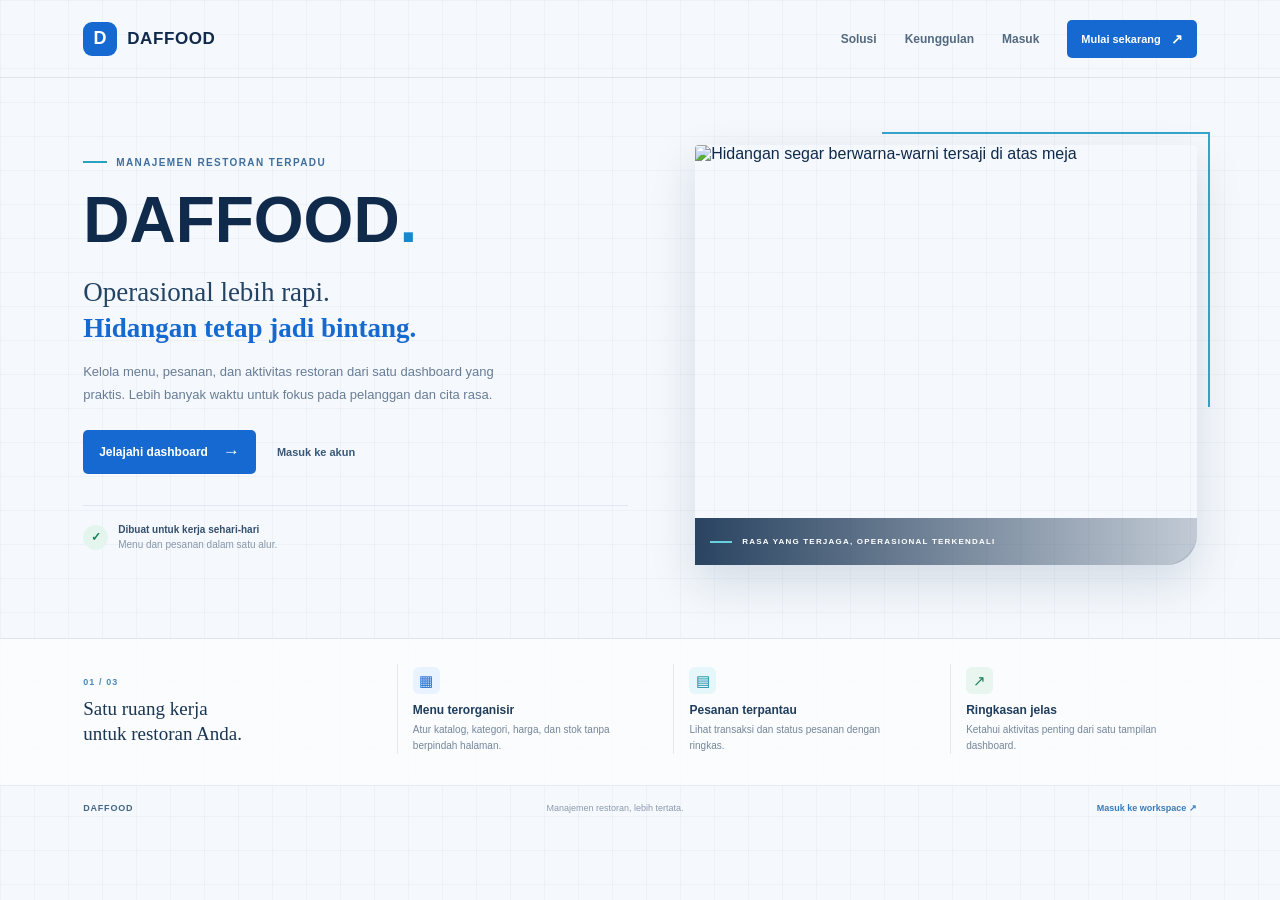
==== index.html @ 905573ef "Menambahkan file proyek DAFFOOD Management System - Tugas BAB 2" ====
<!DOCTYPE html>
<html lang="id">
<head>
    <meta charset="UTF-8">
    <meta name="viewport" content="width=device-width, initial-scale=1.0">
    <title>DAFFOOD - Modern Food & Management System</title>
    <link rel="stylesheet" href="css/style.css">
</head>
<body class="home-page">
    <header class="home-header">
        <a class="home-brand" href="index.html" aria-label="DAFFOOD beranda"><span class="home-brand-mark">D</span>DAFFOOD</a>
        <nav class="home-nav" aria-label="Navigasi utama">
            <a class="home-nav-link" href="#solusi">Solusi</a>
            <a class="home-nav-link" href="#keunggulan">Keunggulan</a>
            <a class="home-login" href="login.html">Masuk</a>
            <a class="home-register" href="register.html">Mulai sekarang <span aria-hidden="true">↗</span></a>
        </nav>
    </header>

    <main>
        <section class="home-hero" id="solusi">
            <div class="home-hero-copy">
                <p class="home-kicker"><span></span> MANAJEMEN RESTORAN TERPADU</p>
                <h1>DAFFOOD<span>.</span></h1>
                <p class="home-subtitle">Operasional lebih rapi.<br><strong>Hidangan tetap jadi bintang.</strong></p>
                <p class="home-description">Kelola menu, pesanan, dan aktivitas restoran dari satu dashboard yang praktis. Lebih banyak waktu untuk fokus pada pelanggan dan cita rasa.</p>
                <div class="home-actions">
                    <a href="register.html" class="home-cta">Jelajahi dashboard <span aria-hidden="true">→</span></a>
                    <a href="login.html" class="home-secondary">Masuk ke akun</a>
                </div>
                <div class="home-proof"><div class="proof-mark" aria-hidden="true">✓</div><p><strong>Dibuat untuk kerja sehari-hari</strong><span>Menu dan pesanan dalam satu alur.</span></p></div>
            </div>
            <div class="home-hero-visual">
                <img src="https://images.unsplash.com/photo-1546069901-ba9599a7e63c?auto=format&amp;fit=crop&amp;w=1300&amp;q=85" alt="Hidangan segar berwarna-warni tersaji di atas meja" fetchpriority="high">
                <div class="visual-caption"><span class="caption-rule"></span><span>RASA YANG TERJAGA, OPERASIONAL TERKENDALI</span></div>
            </div>
        </section>

        <section class="home-benefits" id="keunggulan" aria-label="Fokus pengelolaan DAFFOOD">
            <div class="benefit-intro"><span class="benefit-index">01 / 03</span><h2>Satu ruang kerja<br>untuk restoran Anda.</h2></div>
            <article class="benefit-item"><span class="benefit-symbol">▦</span><h3>Menu terorganisir</h3><p>Atur katalog, kategori, harga, dan stok tanpa berpindah halaman.</p></article>
            <article class="benefit-item"><span class="benefit-symbol benefit-symbol-cyan">▤</span><h3>Pesanan terpantau</h3><p>Lihat transaksi dan status pesanan dengan ringkas.</p></article>
            <article class="benefit-item"><span class="benefit-symbol benefit-symbol-green">↗</span><h3>Ringkasan jelas</h3><p>Ketahui aktivitas penting dari satu tampilan dashboard.</p></article>
        </section>
    </main>
    <footer class="home-footer"><span>DAFFOOD</span><span>Manajemen restoran, lebih tertata.</span><a href="login.html">Masuk ke workspace ↗</a></footer>
</body>
</html>
---- css/style.css ----
/* ================= INDEX / LANDING PAGE STYLES ================= */
.navbar {
    display: flex;
    justify-content: space-between;
    align-items: center;
    padding: 20px 40px;
    background-color: var(--white);
    box-shadow: 0 2px 4px rgba(0, 0, 0, 0.05);
}

.navbar-brand {
    font-size: 24px;
    font-weight: bold;
    color: var(--primary-color);
    letter-spacing: 1px;
}

.navbar-nav {
    display: flex;
    gap: 15px;
    align-items: center;
}

.btn-outline {
    padding: 8px 20px;
    border: 2px solid var(--primary-color);
    color: var(--primary-color);
    border-radius: 4px;
    text-decoration: none;
    font-weight: 600;
    font-size: 14px;
    transition: all 0.3s ease;
}

.btn-outline:hover {
    background-color: var(--primary-color);
    color: var(--white);
}

.btn-fill {
    padding: 8px 20px;
    background-color: var(--primary-color);
    color: var(--white);
    border: 2px solid var(--primary-color);
    border-radius: 4px;
    text-decoration: none;
    font-weight: 600;
    font-size: 14px;
    transition: all 0.3s ease;
}

.btn-fill:hover {
    background-color: var(--primary-hover);
    border-color: var(--primary-hover);
}

.hero-section {
    display: flex;
    align-items: center;
    justify-content: space-between;
    padding: 60px 40px;
    max-width: 1200px;
    margin: 0 auto;
    min-height: calc(100vh - 80px);
}

.hero-text {
    flex: 1;
    padding-right: 40px;
}

.hero-title {
    font-size: 48px;
    color: var(--text-color);
    margin-bottom: 20px;
    line-height: 1.2;
}

.hero-title span {
    color: var(--primary-color);
}

.hero-desc {
    font-size: 16px;
    color: #6b7280;
    margin-bottom: 30px;
    line-height: 1.6;
}

.hero-buttons {
    display: flex;
    gap: 15px;
}

.hero-image {
    flex: 1;
    display: flex;
    justify-content: center;
}

.placeholder-img {
    width: 100%;
    max-width: 450px;
    height: 300px;
    background-color: #e5e7eb; /* Abu-abu konsisten dengan prototipe */
    border-radius: 8px;
}

/* Responsive Index Page */
@media (max-width: 768px) {
    .navbar {
        padding: 15px 20px;
    }

    .hero-section {
        flex-direction: column-reverse;
        padding: 30px 20px;
        text-align: center;
    }

    .hero-text {
        padding-right: 0;
        margin-top: 30px;
    }

    .hero-title {
        font-size: 32px;
    }

    .hero-buttons {
        justify-content: center;
    }

    .placeholder-img {
        height: 200px;
    }
}

/* ================= DAFFOOD DASHBOARD ================= */
.dashboard-page {
    --dash-ink: #142b48;
    --dash-muted: #74849a;
    --dash-blue: #1769d2;
    --dash-blue-dark: #1056b3;
    --dash-line: #e7edf5;
    --dash-surface: #ffffff;
    min-height: 100vh;
    margin: 0;
    color: var(--dash-ink);
    background: #f3f7fc;
    font-family: "Segoe UI", Tahoma, sans-serif;
}

.dashboard-page * { box-sizing: border-box; }
.dashboard-layout { min-height: 100vh; }
.dashboard-page .sidebar {
    position: fixed;
    inset: 0 auto 0 0;
    z-index: 5;
    display: flex;
    width: 248px;
    flex-direction: column;
    padding: 28px 18px 20px;
    color: #dceaff;
    background: #102a4c;
}
.dashboard-page .sidebar-brand {
    display: flex;
    align-items: center;
    gap: 11px;
    margin: 0 9px 48px;
    color: #fff;
    font-size: 16px;
    font-weight: 800;
    letter-spacing: .5px;
    text-decoration: none;
}
.brand-mark {
    display: grid;
    width: 38px;
    height: 38px;
    place-items: center;
    border-radius: 11px;
    color: #fff;
    background: #2685ee;
    font-size: 20px;
}
.sidebar-brand small, .profile-chip small { display: block; margin-top: 4px; color: #91a9c8; font-size: 9px; font-weight: 600; letter-spacing: 1.1px; }
.sidebar-label, .eyebrow { margin: 0; color: #7c91ab; font-size: 10px; font-weight: 800; letter-spacing: 1.35px; }
.sidebar-label { padding: 0 12px 12px; color: #7892b1; }
.sidebar-menu { display: grid; gap: 6px; }
.nav-link {
    display: flex;
    align-items: center;
    gap: 13px;
    min-height: 44px;
    padding: 0 12px;
    border-radius: 7px;
    color: #b5c8df;
    font-size: 13px;
    font-weight: 600;
    text-decoration: none;
    transition: background .18s ease, color .18s ease;
}
.nav-link:hover, .nav-link.active { color: #fff; background: #1b4779; }
.nav-link.active { box-shadow: inset 3px 0 #55a5ff; }
.nav-icon { display: inline-grid; width: 20px; place-items: center; color: #94b7df; font-size: 18px; }
.sidebar-bottom { margin-top: auto; }
.profile-chip { display: flex; align-items: center; gap: 10px; padding: 16px 5px; border-top: 1px solid #294361; color: #f4f8ff; font-size: 12px; }
.profile-avatar { display: grid; width: 34px; height: 34px; place-items: center; border-radius: 50%; color: #164c88; background: #cbe4ff; font-weight: 800; }
.logout-link { display: flex; justify-content: space-between; padding: 12px 7px 0; border-top: 1px solid #294361; color: #aec2db; font-size: 12px; text-decoration: none; }
.logout-link:hover { color: #fff; }
.dashboard-page .main-content { max-width: 1600px; min-height: 100vh; margin-left: 248px; padding: 0 42px 24px; }
.dashboard-view { display: none; }
.dashboard-view.is-active { display: block; }
.topbar { display: flex; min-height: 66px; align-items: center; justify-content: space-between; border-bottom: 1px solid #e5ebf3; color: #73839a; font-size: 12px; }
.breadcrumb span { padding: 0 8px; color: #b4c0d0; }
.topbar-date { display: flex; align-items: center; gap: 8px; }
.status-dot { width: 7px; height: 7px; border-radius: 50%; background: #24b47e; box-shadow: 0 0 0 3px #d8f5e9; }
.page-intro { display: flex; align-items: end; justify-content: space-between; gap: 20px; padding: 34px 0 25px; }
.page-intro .eyebrow, .section-heading .eyebrow, .dialog-heading .eyebrow { margin-bottom: 9px; color: #4582c7; }
.page-intro h1 { margin: 0; color: #142b48; font-size: 27px; font-weight: 750; letter-spacing: 0; }
.intro-copy { margin: 8px 0 0; color: var(--dash-muted); font-size: 13px; }
.primary-button, .secondary-button {
    display: inline-flex;
    min-height: 40px;
    align-items: center;
    justify-content: center;
    gap: 7px;
    padding: 0 15px;
    border: 1px solid transparent;
    border-radius: 6px;
    color: #fff;
    background: var(--dash-blue);
    cursor: pointer;
    font: inherit;
    font-size: 12px;
    font-weight: 700;
    text-decoration: none;
    transition: background .18s ease, transform .18s ease;
    white-space: nowrap;
}
.primary-button:hover { background: var(--dash-blue-dark); transform: translateY(-1px); }
.primary-button span { font-size: 17px; line-height: 1; }
.stats-grid { display: grid; grid-template-columns: repeat(4, minmax(0, 1fr)); gap: 14px; margin-bottom: 27px; }
.stat-card { position: relative; min-height: 132px; padding: 18px; overflow: hidden; border: 1px solid var(--dash-line); border-radius: 8px; background: var(--dash-surface); box-shadow: 0 2px 8px rgba(29, 62, 101, .025); }
.stat-card::after { position: absolute; right: -24px; bottom: -43px; width: 105px; height: 105px; border: 1px solid currentColor; border-radius: 50%; content: ""; opacity: .07; }
.stat-icon { float: right; display: grid; width: 34px; height: 34px; place-items: center; border-radius: 8px; font-size: 17px; }
.stat-card p { margin: 2px 0 10px; color: #657890; font-size: 12px; font-weight: 600; }
.stat-card strong { display: block; color: #1b3453; font-size: 25px; font-weight: 750; }
.stat-card small { display: block; margin-top: 5px; color: #91a0b3; font-size: 10px; }
.stat-blue { color: #2c78d2; }.stat-blue .stat-icon { background: #e9f3ff; }
.stat-cyan { color: #148ba7; }.stat-cyan .stat-icon { background: #e6f8fb; }
.stat-amber { color: #bd7a12; }.stat-amber .stat-icon { background: #fff5df; }
.stat-green { color: #24956d; }.stat-green .stat-icon { background: #e6f7ef; }
.data-section { margin-bottom: 23px; padding: 21px 22px 0; border: 1px solid var(--dash-line); border-radius: 8px; background: #fff; box-shadow: 0 3px 12px rgba(29, 62, 101, .025); scroll-margin-top: 18px; }
.feature-section { margin-top: 0; }
.section-heading { display: flex; align-items: center; justify-content: space-between; gap: 16px; }
.section-heading h2, .dialog-heading h2 { margin: 0; color: #1b3453; font-size: 17px; font-weight: 750; letter-spacing: 0; }
.section-heading > div > p:last-child { margin: 6px 0 0; color: var(--dash-muted); font-size: 11px; }
.table-toolbar { display: flex; align-items: center; justify-content: space-between; gap: 14px; padding: 17px 0 12px; }
.search-box { display: flex; width: min(320px, 100%); height: 36px; align-items: center; gap: 8px; padding: 0 10px; border: 1px solid #e2e9f2; border-radius: 5px; color: #94a5b9; }
.search-box:focus-within { border-color: #77adeb; box-shadow: 0 0 0 3px rgba(39, 125, 218, .09); }
.search-box > span { font-size: 19px; }
.search-box input { width: 100%; border: 0; outline: 0; color: #233b59; background: transparent; font: inherit; font-size: 11px; }
.search-box input::placeholder { color: #9aa9ba; }
.table-count { color: #8594a7; font-size: 10px; white-space: nowrap; }
.table-wrap { width: 100%; overflow-x: auto; }
.dashboard-page table { width: 100%; min-width: 690px; border-collapse: collapse; text-align: left; }
.dashboard-page th { padding: 11px 10px; border-top: 1px solid #edf1f6; border-bottom: 1px solid #edf1f6; color: #8392a5; background: #fbfcfe; font-size: 10px; font-weight: 700; white-space: nowrap; }
.dashboard-page td { height: 53px; padding: 9px 10px; border-bottom: 1px solid #eef2f7; color: #63758c; font-size: 11px; white-space: nowrap; }
.dashboard-page tbody tr:last-child td { border-bottom: 0; }
.dashboard-page tbody tr:hover { background: #fbfdff; }
.dashboard-page .item-name { color: #203854; font-weight: 650; }
.dashboard-page .price-cell { color: #1c3859; font-weight: 650; }
.order-id { color: #3978bd; font-size: 10px; font-weight: 700; }
.badge { display: inline-flex; min-height: 22px; align-items: center; padding: 0 8px; border-radius: 4px; font-size: 9px; font-weight: 700; }
.badge-available, .badge-done { color: #168253; background: #e8f7ef; }
.badge-empty, .badge-pending { color: #a56a0b; background: #fff4df; }
.badge-progress { color: #286bb2; background: #e9f3ff; }
.action-heading { text-align: right; }
.row-actions { display: flex; justify-content: flex-end; gap: 5px; }
.icon-button { display: inline-grid; width: 29px; height: 29px; place-items: center; border: 1px solid #e5ebf2; border-radius: 5px; color: #58718e; background: #fff; cursor: pointer; font: inherit; font-size: 15px; }
.icon-button:hover { border-color: #a9c8eb; color: #1769d2; background: #f4f9ff; }
.icon-button.delete-button:hover { border-color: #f0c5c5; color: #c74444; background: #fff7f7; }
.empty-state { height: 70px !important; color: #8c9aad !important; text-align: center; }
.dashboard-footer { padding: 3px 0 10px; color: #93a1b2; font-size: 10px; }
.dashboard-footer span { padding: 0 5px; color: #4c8ed5; }
.form-dialog { width: min(470px, calc(100vw - 28px)); max-width: none; padding: 0; border: 1px solid #e1e9f3; border-radius: 9px; color: var(--dash-ink); box-shadow: 0 20px 65px rgba(16, 42, 76, .22); }
.form-dialog::backdrop { background: rgba(13, 34, 60, .46); backdrop-filter: blur(2px); }
.form-dialog form { padding: 23px; }
.dialog-heading { display: flex; align-items: center; justify-content: space-between; padding-bottom: 18px; border-bottom: 1px solid #edf1f6; }
.dialog-heading .icon-button { width: 32px; height: 32px; font-size: 21px; }
.dialog-fields { display: grid; gap: 14px; padding: 20px 0; }
.dialog-fields label { display: grid; gap: 7px; color: #425873; font-size: 11px; font-weight: 700; }
.dialog-fields input, .dialog-fields select { width: 100%; min-width: 0; height: 39px; padding: 0 10px; border: 1px solid #dce5ef; border-radius: 5px; outline: none; color: #243b57; background: #fff; font: inherit; font-size: 12px; }
.dialog-fields input:focus, .dialog-fields select:focus { border-color: #6aa4e6; box-shadow: 0 0 0 3px rgba(39, 125, 218, .1); }
.field-row { display: grid; grid-template-columns: 1fr 1fr; gap: 12px; }
.dialog-actions { display: flex; justify-content: flex-end; gap: 8px; padding-top: 16px; border-top: 1px solid #edf1f6; }
.secondary-button { border-color: #dce5ef; color: #52677f; background: #fff; }
.secondary-button:hover { background: #f5f8fc; }
.toast { position: fixed; right: 25px; bottom: 22px; z-index: 10; padding: 12px 17px; border: 1px solid #cce8db; border-radius: 6px; color: #176c4a; background: #f0fbf5; box-shadow: 0 8px 28px rgba(18, 55, 85, .12); font-size: 12px; opacity: 0; pointer-events: none; transform: translateY(8px); transition: opacity .2s ease, transform .2s ease; }
.toast.visible { opacity: 1; transform: translateY(0); }
.toast.toast-error { border-color: #f0cece; color: #a43b3b; background: #fff5f5; }
.insights-grid { display: grid; grid-template-columns: minmax(0, 1.5fr) minmax(260px, .9fr); gap: 14px; margin-bottom: 23px; scroll-margin-top: 18px; }
.insight-panel { min-width: 0; min-height: 226px; padding: 19px 20px 15px; border: 1px solid var(--dash-line); border-radius: 8px; background: #fff; box-shadow: 0 3px 12px rgba(29, 62, 101, .025); }
.report-panel { max-width: 900px; min-height: 330px; padding: 25px; }
.report-panel .sales-chart { height: 190px; gap: 18px; }
.inventory-view-panel { max-width: 780px; min-height: 270px; padding: 25px; }
.inventory-view-panel .stock-alert-list { min-height: 155px; padding-top: 12px; }
.insight-heading { display: flex; align-items: flex-start; justify-content: space-between; gap: 12px; }
.insight-heading .eyebrow { margin-bottom: 7px; color: #4582c7; }
.insight-heading h2 { margin: 0; color: #1b3453; font-size: 16px; font-weight: 750; }
.insight-heading > div > p:last-child { margin: 6px 0 0; color: #8391a3; font-size: 10px; }
.insight-icon { display: grid; width: 31px; height: 31px; flex: 0 0 31px; place-items: center; border-radius: 7px; font-size: 15px; font-weight: 800; }
.sales-icon { color: #147f90; background: #e7f8fa; }
.inventory-icon { color: #a86c0c; background: #fff3dc; }
.sales-summary { display: flex; align-items: baseline; gap: 10px; margin: 15px 0 2px; }
.sales-summary strong { color: #1c3859; font-size: 20px; }
.sales-summary span { color: #8795a7; font-size: 10px; }
.sales-summary b { color: #54718d; }
.sales-chart { display: grid; height: 103px; grid-template-columns: repeat(7, minmax(0, 1fr)); gap: 9px; padding-top: 4px; border-bottom: 1px solid #e9eff5; }
.sales-day { display: grid; min-width: 0; grid-template-rows: 16px 1fr 18px; text-align: center; }
.bar-value { overflow: hidden; color: #8292a5; font-size: 8px; text-overflow: ellipsis; white-space: nowrap; }
.bar-track { display: flex; height: 100%; align-items: flex-end; justify-content: center; background: repeating-linear-gradient(to top, transparent 0, transparent 24px, #f0f4f8 25px); }
.sales-bar { display: block; width: min(24px, 65%); min-height: 0; border-radius: 4px 4px 0 0; background: linear-gradient(180deg, #54b7ca, #2479d0); transition: height .25s ease; }
.day-label { padding-top: 4px; color: #8392a5; font-size: 9px; text-transform: capitalize; }
.stock-alert-list { min-height: 109px; padding: 7px 0 2px; }
.stock-alert-item { display: flex; min-height: 36px; align-items: center; gap: 8px; border-bottom: 1px solid #eff3f7; }
.stock-alert-item:last-child { border-bottom: 0; }
.stock-alert-mark { display: grid; width: 20px; height: 20px; flex: 0 0 20px; place-items: center; border-radius: 50%; color: #a86c0c; background: #fff3dc; font-size: 10px; font-weight: 800; }
.stock-alert-name { min-width: 0; flex: 1; }
.stock-alert-name strong, .stock-alert-name small { display: block; overflow: hidden; text-overflow: ellipsis; white-space: nowrap; }
.stock-alert-name strong { color: #28425f; font-size: 10px; }
.stock-alert-name small { margin-top: 3px; color: #97a3b2; font-size: 8px; }
.stock-quantity { color: #a66a0a; font-size: 9px; font-weight: 750; white-space: nowrap; }
.stock-clear { display: flex; min-height: 103px; align-items: center; gap: 9px; color: #22815e; }
.stock-clear > span { display: grid; width: 25px; height: 25px; place-items: center; border-radius: 50%; background: #e7f6ee; font-weight: 800; }
.stock-clear p { margin: 0; color: #3c5c75; font-size: 10px; font-weight: 700; }
.stock-clear small { display: block; margin-top: 4px; color: #8998a8; font-size: 9px; font-weight: 400; }
.text-link { display: inline-flex; align-items: center; gap: 6px; color: #397bb9; font-size: 9px; font-weight: 750; text-decoration: none; }
.text-link:hover { color: #1056b3; }
.transaction-toolbar { align-items: center; }
.transaction-tools { display: flex; align-items: center; justify-content: flex-end; gap: 8px; }
.filter-select { height: 36px; padding: 0 27px 0 9px; border: 1px solid #e2e9f2; border-radius: 5px; outline: none; color: #52677f; background: #fff; font: inherit; font-size: 10px; }
.filter-select:focus { border-color: #77adeb; box-shadow: 0 0 0 3px rgba(39, 125, 218, .09); }
.outline-button { display: inline-flex; height: 36px; align-items: center; gap: 6px; padding: 0 9px; border: 1px solid #dce6f0; border-radius: 5px; color: #3973ad; background: #fff; cursor: pointer; font: inherit; font-size: 10px; font-weight: 700; white-space: nowrap; }
.outline-button:hover { border-color: #a9c8eb; background: #f4f9ff; }
.outline-button span { font-size: 14px; }

@media (max-width: 1100px) {
    .dashboard-page .main-content { padding-right: 26px; padding-left: 26px; }
    .stats-grid { grid-template-columns: repeat(2, minmax(0, 1fr)); }
    .insights-grid { grid-template-columns: minmax(0, 1.2fr) minmax(240px, .8fr); }
}
@media (max-width: 720px) {
    .dashboard-page .sidebar { position: sticky; inset: 0 0 auto; width: 100%; padding: 11px 14px 9px; }
    .dashboard-page .sidebar-brand { margin: 0 4px 10px; }
    .brand-mark { width: 33px; height: 33px; }
    .sidebar-label, .sidebar-bottom { display: none; }
    .sidebar-menu { grid-template-columns: repeat(5, minmax(0, 1fr)); gap: 3px; }
    .nav-link { min-height: 40px; justify-content: center; gap: 4px; padding: 0 3px; font-size: 9px; line-height: 1.2; text-align: center; }
    .nav-link.active { box-shadow: inset 0 -2px #55a5ff; }
    .nav-icon { width: auto; font-size: 15px; }
    .dashboard-page .main-content { margin-left: 0; padding: 0 15px 18px; }
    .topbar { min-height: 46px; }
    .topbar-date { font-size: 10px; }
    .page-intro { align-items: flex-start; padding: 24px 0 20px; }
    .page-intro h1 { font-size: 23px; }
    .intro-copy { max-width: 290px; line-height: 1.5; }
    .page-intro > .primary-button { min-height: 36px; padding: 0 10px; font-size: 10px; }
    .stats-grid { gap: 9px; margin-bottom: 18px; }
    .stat-card { min-height: 116px; padding: 13px; }
    .stat-card strong { font-size: 21px; }
    .stat-card p { max-width: 90px; line-height: 1.35; }
    .stat-icon { width: 29px; height: 29px; }
    .data-section { margin-bottom: 16px; padding: 17px 13px 0; }
    .insights-grid { grid-template-columns: 1fr; gap: 10px; margin-bottom: 16px; }
    .insight-panel { min-height: 210px; padding: 16px 14px 13px; }
    .section-heading { align-items: flex-start; }
    .section-heading h2 { font-size: 15px; }
    .section-heading > div > p:last-child { max-width: 230px; line-height: 1.45; }
    .section-heading .primary-button { min-height: 34px; padding: 0 8px; font-size: 10px; }
    .table-toolbar { flex-wrap: wrap; gap: 8px; }
    .search-box { width: min(100%, 300px); }
    .transaction-tools { width: 100%; flex-wrap: wrap; justify-content: flex-start; }
    .transaction-tools .table-count { margin-left: auto; }
    .table-count { font-size: 9px; }
}
@media (max-width: 390px) {
    .nav-link { flex-direction: column; gap: 0; min-height: 44px; font-size: 9px; }
    .page-intro { flex-direction: column; }
    .stats-grid { grid-template-columns: 1fr 1fr; }
    .section-heading { flex-direction: column; }
    .field-row { grid-template-columns: 1fr; }
}

/* ================= DAFFOOD HOME PAGE ================= */
.home-page {
    --home-ink: #102a4c;
    --home-blue: #1769d2;
    --home-muted: #687d96;
    margin: 0;
    color: var(--home-ink);
    background-color: #f5f8fc;
    background-image: linear-gradient(rgba(28, 83, 143, .035) 1px, transparent 1px), linear-gradient(90deg, rgba(28, 83, 143, .035) 1px, transparent 1px);
    background-size: 34px 34px;
    font-family: "Segoe UI", Tahoma, sans-serif;
}
.home-page * { box-sizing: border-box; }
.home-header { position: relative; z-index: 2; display: flex; max-width: 1360px; min-height: 78px; align-items: center; justify-content: space-between; margin: 0 auto; padding: 0 6.5%; border-bottom: 1px solid rgba(34, 71, 112, .1); }
.home-brand { display: inline-flex; align-items: center; gap: 10px; color: #102a4c; font-size: 17px; font-weight: 850; letter-spacing: .6px; text-decoration: none; }
.home-brand-mark { display: grid; width: 34px; height: 34px; place-items: center; border-radius: 9px; color: white; background: #1769d2; font-size: 18px; }
.home-nav { display: flex; align-items: center; gap: 28px; }
.home-nav-link, .home-login { color: #526981; font-size: 12px; font-weight: 650; text-decoration: none; transition: color .18s ease; }
.home-nav-link:hover, .home-login:hover { color: #1769d2; }
.home-register { display: inline-flex; min-height: 38px; align-items: center; gap: 10px; padding: 0 14px; border-radius: 5px; color: white; background: #1769d2; font-size: 11px; font-weight: 700; text-decoration: none; transition: background .18s ease; }
.home-register:hover, .home-cta:hover { background: #1056b3; }
.home-register span { font-size: 14px; }
.home-hero { display: grid; max-width: 1360px; min-height: 560px; grid-template-columns: 1fr .92fr; align-items: center; gap: 6%; margin: 0 auto; padding: 48px 6.5% 54px; }
.home-hero-copy { position: relative; z-index: 1; padding: 9px 0 12px; animation: home-enter .55s ease both; }
.home-kicker { display: flex; align-items: center; gap: 9px; margin: 0 0 20px; color: #3f6f9f; font-size: 10px; font-weight: 800; letter-spacing: 1.4px; }
.home-kicker span { display: inline-block; width: 24px; height: 2px; background: #28a2bf; }
.home-hero h1 { margin: 0; color: #102a4c; font-size: 64px; font-weight: 850; line-height: 1; letter-spacing: 0; }
.home-hero h1 span { color: #1887cc; }
.home-subtitle { margin: 22px 0 13px; color: #234364; font-family: Georgia, "Times New Roman", serif; font-size: 27px; line-height: 1.35; }
.home-subtitle strong { color: #1769d2; font-weight: 700; }
.home-description { max-width: 435px; margin: 0; color: var(--home-muted); font-size: 13px; line-height: 1.8; }
.home-actions { display: flex; align-items: center; gap: 21px; margin-top: 24px; }
.home-cta { display: inline-flex; min-height: 44px; align-items: center; gap: 15px; padding: 0 16px; border-radius: 5px; color: #fff; background: #1769d2; font-size: 12px; font-weight: 700; text-decoration: none; transition: background .18s ease, transform .18s ease; }
.home-cta:hover { transform: translateY(-1px); }
.home-cta span { font-size: 17px; }
.home-secondary { color: #385979; font-size: 11px; font-weight: 700; text-decoration: none; }
.home-secondary:hover { color: #1769d2; }
.home-proof { display: flex; align-items: center; gap: 10px; margin-top: 31px; padding-top: 18px; border-top: 1px solid #dfe8f2; }
.proof-mark { display: grid; width: 25px; height: 25px; place-items: center; border-radius: 50%; color: #18805e; background: #e4f5ee; font-size: 12px; font-weight: 800; }
.home-proof p { margin: 0; color: #34506e; font-size: 10px; }
.home-proof strong, .home-proof span { display: block; }
.home-proof span { margin-top: 4px; color: #8797aa; }
.home-hero-visual { position: relative; min-width: 0; height: 420px; animation: home-enter .7s .08s ease both; }
.home-hero-visual::before { position: absolute; top: -13px; right: -13px; width: 65%; height: 65%; border-top: 2px solid #34a5cb; border-right: 2px solid #34a5cb; content: ""; }
.home-hero-visual img { position: relative; display: block; width: 100%; height: 100%; object-fit: cover; object-position: center; border-radius: 4px 4px 34px 4px; box-shadow: 0 18px 45px rgba(23, 62, 104, .15); }
.visual-caption { position: absolute; right: 0; bottom: 0; left: 0; display: flex; min-height: 47px; align-items: center; gap: 10px; padding: 0 15px; border-radius: 0 0 30px 0; color: white; background: linear-gradient(90deg, rgba(13, 42, 75, .88), rgba(13, 42, 75, .22)); font-size: 8px; font-weight: 750; letter-spacing: 1.2px; }
.caption-rule { width: 22px; height: 2px; background: #68d0dd; }
.home-benefits { display: grid; max-width: 1360px; grid-template-columns: 1.15fr repeat(3, 1fr); gap: 30px; margin: 0 auto; padding: 25px 6.5% 31px; border-top: 1px solid rgba(34, 71, 112, .13); background: rgba(255, 255, 255, .68); }
.benefit-intro { align-self: center; }
.benefit-index { color: #4c88bd; font-size: 9px; font-weight: 800; letter-spacing: 1.1px; }
.benefit-intro h2 { margin: 8px 0 0; color: #193653; font-family: Georgia, "Times New Roman", serif; font-size: 19px; font-weight: 500; line-height: 1.3; }
.benefit-item { padding: 3px 0 0 15px; border-left: 1px solid #e1e9f1; }
.benefit-symbol { display: inline-grid; width: 27px; height: 27px; place-items: center; border-radius: 6px; color: #1769d2; background: #e9f3ff; font-size: 15px; }
.benefit-symbol-cyan { color: #16869f; background: #e5f7fa; }
.benefit-symbol-green { color: #21845f; background: #e8f6ef; }
.benefit-item h3 { margin: 9px 0 5px; color: #1f3d5d; font-size: 12px; font-weight: 750; }
.benefit-item p { max-width: 210px; margin: 0; color: #74869a; font-size: 10px; line-height: 1.6; }
.home-footer { display: flex; max-width: 1360px; align-items: center; justify-content: space-between; margin: 0 auto; padding: 17px 6.5%; border-top: 1px solid #e5ebf2; color: #8a9aae; font-size: 9px; }
.home-footer > span:first-child { color: #456787; font-weight: 800; letter-spacing: .8px; }
.home-footer a { color: #397bb9; font-weight: 700; text-decoration: none; }
@keyframes home-enter { from { opacity: 0; transform: translateY(10px); } to { opacity: 1; transform: translateY(0); } }

@media (max-width: 850px) {
    .home-header { min-height: 67px; padding-right: 5%; padding-left: 5%; }
    .home-nav { gap: 17px; }
    .home-hero { min-height: 500px; gap: 4%; padding: 40px 5% 45px; }
    .home-hero h1 { font-size: 52px; }
    .home-subtitle { font-size: 23px; }
    .home-hero-visual { height: 350px; }
    .home-benefits { gap: 18px; padding-right: 5%; padding-left: 5%; }
    .home-footer { padding-right: 5%; padding-left: 5%; }
}
@media (max-width: 620px) {
    .home-header { min-height: 61px; padding: 0 17px; }
    .home-brand { gap: 7px; font-size: 14px; }
    .home-brand-mark { width: 30px; height: 30px; }
    .home-nav { gap: 11px; }
    .home-nav-link { display: none; }
    .home-login { font-size: 11px; }
    .home-register { min-height: 34px; gap: 5px; padding: 0 9px; font-size: 10px; }
    .home-hero { min-height: auto; grid-template-columns: 1fr; gap: 28px; padding: 35px 21px 34px; }
    .home-hero-copy { padding: 0; }
    .home-kicker { margin-bottom: 15px; font-size: 9px; }
    .home-hero h1 { font-size: 49px; }
    .home-subtitle { margin-top: 15px; font-size: 23px; }
    .home-description { max-width: 470px; font-size: 12px; }
    .home-actions { margin-top: 18px; }
    .home-proof { margin-top: 20px; padding-top: 13px; }
    .home-hero-visual { height: 255px; margin-right: 8px; }
    .home-hero-visual::before { top: -8px; right: -8px; }
    .visual-caption { min-height: 39px; font-size: 7px; }
    .home-benefits { grid-template-columns: 1fr 1fr; gap: 19px 12px; padding: 21px; }
    .benefit-intro { grid-column: 1 / -1; }
    .benefit-intro h2 br { display: none; }
    .benefit-item { padding-left: 11px; }
    .home-footer { flex-wrap: wrap; gap: 8px 16px; padding: 15px 21px; }
    .home-footer > span:nth-child(2) { flex: 1; text-align: right; }
    .home-footer a { width: 100%; }
}
@media (prefers-reduced-motion: reduce) {
    .home-hero-copy, .home-hero-visual { animation: none; }
    .home-register, .home-cta, .home-nav-link, .home-login { transition: none; }
}

/* ================= DAFFOOD LOGIN PAGE ================= */
.login-page {
    --login-ink: #142d4b;
    --login-blue: #1769d2;
    min-height: 100vh;
    margin: 0;
    color: var(--login-ink);
    background: #f5f8fc;
    font-family: "Segoe UI", Tahoma, sans-serif;
}
.login-page * { box-sizing: border-box; }
.login-layout { display: grid; min-height: 100vh; grid-template-columns: minmax(0, 1fr) minmax(420px, .92fr); }
.login-showcase { position: relative; display: flex; min-height: 680px; flex-direction: column; justify-content: space-between; overflow: hidden; padding: 34px 8%; color: #fff; background: #102a4c; }
.login-showcase > img, .login-showcase-overlay { position: absolute; inset: 0; width: 100%; height: 100%; }
.login-showcase > img { object-fit: cover; object-position: center; }
.login-showcase-overlay { background: linear-gradient(180deg, rgba(11, 37, 69, .72) 0%, rgba(14, 50, 88, .3) 43%, rgba(9, 34, 63, .88) 100%); }
.login-brand, .login-showcase-copy, .login-showcase-note { position: relative; z-index: 1; }
.login-brand { display: inline-flex; width: fit-content; align-items: center; gap: 10px; color: #fff; font-size: 16px; font-weight: 850; letter-spacing: .7px; text-decoration: none; }
.login-brand-mark { display: grid; width: 35px; height: 35px; place-items: center; border-radius: 9px; color: #fff; background: #2685ee; font-size: 18px; }
.login-showcase-copy { max-width: 500px; margin: auto 0; padding: 100px 0 70px; }
.login-kicker, .login-eyebrow { margin: 0 0 13px; color: #63c8da; font-size: 10px; font-weight: 800; letter-spacing: 1.5px; }
.login-showcase-copy h1 { margin: 0; color: #fff; font-size: 43px; font-weight: 750; line-height: 1.15; letter-spacing: 0; }
.login-showcase-copy > p:last-child { max-width: 365px; margin: 17px 0 0; color: #d1e0f1; font-size: 13px; line-height: 1.7; }
.login-showcase-note { color: #d3e5f7; font-size: 9px; font-weight: 700; letter-spacing: 1.4px; }
.login-content { display: grid; min-height: 100vh; place-items: center; padding: 50px 9%; background-color: #f8fafd; background-image: linear-gradient(rgba(28, 83, 143, .025) 1px, transparent 1px), linear-gradient(90deg, rgba(28, 83, 143, .025) 1px, transparent 1px); background-size: 34px 34px; }
.login-form-wrap { width: min(100%, 390px); }
.login-back { display: inline-flex; align-items: center; gap: 8px; margin-bottom: 53px; color: #6d8096; font-size: 11px; font-weight: 650; text-decoration: none; }
.login-back:hover { color: var(--login-blue); }
.login-back span { font-size: 16px; }
.login-eyebrow { margin-bottom: 8px; color: #4384c7; }
.login-form-wrap h2 { margin: 0; color: #142d4b; font-size: 28px; font-weight: 750; letter-spacing: 0; }
.login-intro { margin: 10px 0 27px; color: #75869a; font-size: 12px; line-height: 1.7; }
.login-form { display: grid; gap: 9px; }
.login-form > label { margin-top: 7px; color: #35506f; font-size: 11px; font-weight: 700; }
.login-input { width: 100%; height: 45px; padding: 0 12px; border: 1px solid #dce5ef; border-radius: 5px; outline: none; color: #203b5b; background: rgba(255, 255, 255, .92); font: inherit; font-size: 12px; transition: border .18s ease, box-shadow .18s ease; }
.login-input::placeholder { color: #a3afbe; }
.login-input:focus { border-color: #68a2e3; box-shadow: 0 0 0 3px rgba(39, 125, 218, .1); }
.password-field { position: relative; }
.password-field .login-input { padding-right: 91px; }
.password-toggle { position: absolute; top: 0; right: 4px; height: 45px; padding: 0 9px; border: 0; color: #3979b8; background: transparent; cursor: pointer; font: inherit; font-size: 10px; font-weight: 700; }
.password-toggle:hover { color: #1056b3; }
.login-submit { display: flex; min-height: 45px; align-items: center; justify-content: space-between; margin-top: 14px; padding: 0 14px; border: 0; border-radius: 5px; color: #fff; background: #1769d2; cursor: pointer; font: inherit; font-size: 12px; font-weight: 700; transition: background .18s ease, transform .18s ease; }
.login-submit:hover { background: #1056b3; transform: translateY(-1px); }
.login-submit span { font-size: 17px; }
.login-register { margin: 22px 0 0; color: #78899d; font-size: 11px; text-align: center; }
.login-register a { color: #1769d2; font-weight: 750; text-decoration: none; }
.login-register a:hover { text-decoration: underline; }
.login-footnote { display: flex; align-items: center; justify-content: center; gap: 7px; margin: 45px 0 0; color: #92a0b0; font-size: 9px; }
.login-footnote span { color: #27a77d; font-size: 8px; }
.login-form .register-consent { display: flex; align-items: flex-start; gap: 8px; margin-top: 7px; color: #687d94; font-size: 10px; font-weight: 500; line-height: 1.5; }
.register-consent input { width: 15px; height: 15px; flex: 0 0 15px; margin: 0; accent-color: #1769d2; }
.register-form-wrap .login-back { margin-bottom: 38px; }

@media (max-width: 820px) {
    .login-layout { grid-template-columns: minmax(0, .85fr) minmax(360px, 1fr); }
    .login-showcase { padding-right: 7%; padding-left: 7%; }
    .login-showcase-copy h1 { font-size: 36px; }
    .login-content { padding-right: 7%; padding-left: 7%; }
}
@media (max-width: 620px) {
    .login-layout { grid-template-columns: 1fr; }
    .login-showcase { min-height: 245px; padding: 18px 22px; }
    .login-brand-mark { width: 31px; height: 31px; }
    .login-showcase-copy { margin: auto 0 0; padding: 26px 0 10px; }
    .login-kicker { margin-bottom: 8px; font-size: 8px; }
    .login-showcase-copy h1 { font-size: 27px; }
    .login-showcase-copy h1 br { display: none; }
    .login-showcase-copy > p:last-child { max-width: 360px; margin-top: 7px; font-size: 11px; }
    .login-showcase-note { display: none; }
    .login-content { min-height: auto; padding: 29px 23px 36px; }
    .login-form-wrap { max-width: 430px; }
    .login-back { margin-bottom: 30px; }
    .login-footnote { margin-top: 30px; }
}
@media (prefers-reduced-motion: reduce) {
    .login-input, .login-submit { transition: none; }
}
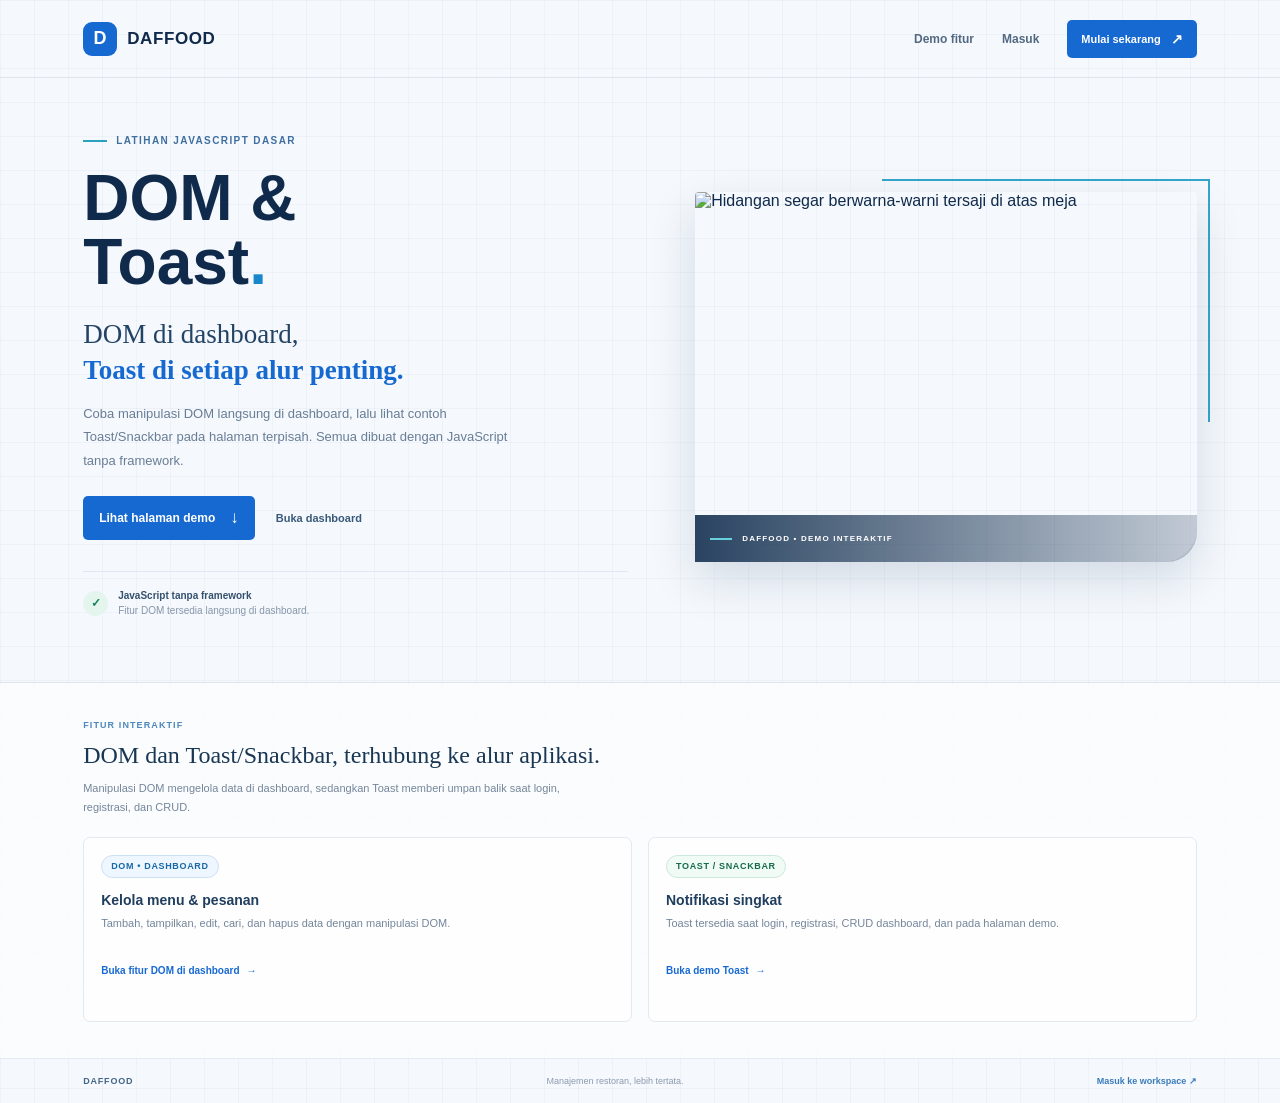
==== commit 51d99910: "Menambahkan DOM dan Toast - TUGAS BAB 3" ====
--- a/index.html
+++ b/index.html
@@ -3,46 +3,60 @@
 <head>
     <meta charset="UTF-8">
     <meta name="viewport" content="width=device-width, initial-scale=1.0">
-    <title>DAFFOOD - Modern Food & Management System</title>
+    <title>DAFFOOD - Demo DOM & Toast</title>
     <link rel="stylesheet" href="css/style.css">
 </head>
 <body class="home-page">
     <header class="home-header">
         <a class="home-brand" href="index.html" aria-label="DAFFOOD beranda"><span class="home-brand-mark">D</span>DAFFOOD</a>
         <nav class="home-nav" aria-label="Navigasi utama">
-            <a class="home-nav-link" href="#solusi">Solusi</a>
-            <a class="home-nav-link" href="#keunggulan">Keunggulan</a>
+            <a class="home-nav-link" href="#fitur">Demo fitur</a>
             <a class="home-login" href="login.html">Masuk</a>
             <a class="home-register" href="register.html">Mulai sekarang <span aria-hidden="true">↗</span></a>
         </nav>
     </header>
 
     <main>
-        <section class="home-hero" id="solusi">
+        <section class="home-hero demo-home-hero" id="solusi">
             <div class="home-hero-copy">
-                <p class="home-kicker"><span></span> MANAJEMEN RESTORAN TERPADU</p>
-                <h1>DAFFOOD<span>.</span></h1>
-                <p class="home-subtitle">Operasional lebih rapi.<br><strong>Hidangan tetap jadi bintang.</strong></p>
-                <p class="home-description">Kelola menu, pesanan, dan aktivitas restoran dari satu dashboard yang praktis. Lebih banyak waktu untuk fokus pada pelanggan dan cita rasa.</p>
+                <p class="home-kicker"><span></span> LATIHAN JAVASCRIPT DASAR</p>
+                <h1>DOM &amp;<br>Toast<span>.</span></h1>
+                <p class="home-subtitle">DOM di dashboard,<br><strong>Toast di setiap alur penting.</strong></p>
+                <p class="home-description">Coba manipulasi DOM langsung di dashboard, lalu lihat contoh Toast/Snackbar pada halaman terpisah. Semua dibuat dengan JavaScript tanpa framework.</p>
                 <div class="home-actions">
-                    <a href="register.html" class="home-cta">Jelajahi dashboard <span aria-hidden="true">→</span></a>
-                    <a href="login.html" class="home-secondary">Masuk ke akun</a>
+                    <a href="#fitur" class="home-cta">Lihat halaman demo <span aria-hidden="true">↓</span></a>
+                    <a href="dashboard.html" class="home-secondary">Buka dashboard</a>
                 </div>
-                <div class="home-proof"><div class="proof-mark" aria-hidden="true">✓</div><p><strong>Dibuat untuk kerja sehari-hari</strong><span>Menu dan pesanan dalam satu alur.</span></p></div>
+                <div class="home-proof"><div class="proof-mark" aria-hidden="true">✓</div><p><strong>JavaScript tanpa framework</strong><span>Fitur DOM tersedia langsung di dashboard.</span></p></div>
             </div>
-            <div class="home-hero-visual">
+            <div class="home-hero-visual demo-hero-visual">
                 <img src="https://images.unsplash.com/photo-1546069901-ba9599a7e63c?auto=format&amp;fit=crop&amp;w=1300&amp;q=85" alt="Hidangan segar berwarna-warni tersaji di atas meja" fetchpriority="high">
-                <div class="visual-caption"><span class="caption-rule"></span><span>RASA YANG TERJAGA, OPERASIONAL TERKENDALI</span></div>
+                <div class="visual-caption"><span class="caption-rule"></span><span>DAFFOOD • DEMO INTERAKTIF</span></div>
             </div>
         </section>
 
-        <section class="home-benefits" id="keunggulan" aria-label="Fokus pengelolaan DAFFOOD">
-            <div class="benefit-intro"><span class="benefit-index">01 / 03</span><h2>Satu ruang kerja<br>untuk restoran Anda.</h2></div>
-            <article class="benefit-item"><span class="benefit-symbol">▦</span><h3>Menu terorganisir</h3><p>Atur katalog, kategori, harga, dan stok tanpa berpindah halaman.</p></article>
-            <article class="benefit-item"><span class="benefit-symbol benefit-symbol-cyan">▤</span><h3>Pesanan terpantau</h3><p>Lihat transaksi dan status pesanan dengan ringkas.</p></article>
-            <article class="benefit-item"><span class="benefit-symbol benefit-symbol-green">↗</span><h3>Ringkasan jelas</h3><p>Ketahui aktivitas penting dari satu tampilan dashboard.</p></article>
+        <section class="home-benefits demo-directory" id="fitur" aria-label="Daftar halaman fitur">
+            <div class="benefit-intro">
+                <span class="benefit-index">FITUR INTERAKTIF</span>
+                <h2>DOM dan Toast/Snackbar, terhubung ke alur aplikasi.</h2>
+                <p class="directory-copy">Manipulasi DOM mengelola data di dashboard, sedangkan Toast memberi umpan balik saat login, registrasi, dan CRUD.</p>
+            </div>
+            <div class="demo-card-grid">
+                <article class="demo-card">
+                    <span class="feature-label dom-label">DOM • DASHBOARD</span>
+                    <h3>Kelola menu &amp; pesanan</h3>
+                    <p>Tambah, tampilkan, edit, cari, dan hapus data dengan manipulasi DOM.</p>
+                    <a href="dashboard.html#menu">Buka fitur DOM di dashboard <span aria-hidden="true">→</span></a>
+                </article>
+                <article class="demo-card">
+                    <span class="feature-label toast-label">TOAST / SNACKBAR</span>
+                    <h3>Notifikasi singkat</h3>
+                    <p>Toast tersedia saat login, registrasi, CRUD dashboard, dan pada halaman demo.</p>
+                    <a href="toast.html">Buka demo Toast <span aria-hidden="true">→</span></a>
+                </article>
+            </div>
         </section>
     </main>
     <footer class="home-footer"><span>DAFFOOD</span><span>Manajemen restoran, lebih tertata.</span><a href="login.html">Masuk ke workspace ↗</a></footer>
 </body>
-</html>+</html>
--- a/css/style.css
+++ b/css/style.css
@@ -499,6 +499,51 @@
     .home-register, .home-cta, .home-nav-link, .home-login { transition: none; }
 }
 
+/* ================= DOM AND TOAST DEMOS ================= */
+.demo-home-hero { min-height: 500px; }
+.demo-hero-visual { height: 370px; }
+.demo-directory.home-benefits { display: block; padding-top: 31px; padding-bottom: 36px; }
+.demo-directory .benefit-intro { margin-bottom: 20px; }
+.demo-directory .benefit-intro h2 { font-size: 24px; }
+.directory-copy { max-width: 480px; margin: 8px 0 0; color: #74869a; font-size: 11px; line-height: 1.7; }
+.demo-card-grid { display: grid; grid-template-columns: repeat(2, minmax(0, 1fr)); gap: 16px; }
+.demo-card { min-height: 185px; padding: 17px; border: 1px solid #e1e9f1; border-radius: 7px; background: rgba(255, 255, 255, .82); }
+.feature-label { display: inline-flex; min-height: 23px; align-items: center; padding: 0 9px; border: 1px solid #cce0f4; border-radius: 20px; color: #1769a8; background: #eef6ff; font-size: 9px; font-weight: 800; letter-spacing: .65px; }
+.toast-label { border-color: #cce8db; color: #176c4a; background: #f0fbf5; }
+.demo-card h3 { margin: 14px 0 7px; color: #1f3d5d; font-size: 14px; }
+.demo-card p { min-height: 38px; margin: 0; color: #74869a; font-size: 11px; line-height: 1.6; }
+.demo-card a { display: inline-flex; align-items: center; gap: 7px; margin-top: 12px; color: #1769d2; font-size: 10px; font-weight: 750; text-decoration: none; }
+.demo-card a:hover, .demo-back:hover { color: #1056b3; }
+.demo-main { width: min(760px, calc(100% - 42px)); min-height: calc(100vh - 78px); margin: 0 auto; padding: 38px 0 64px; }
+.demo-back { display: block; width: fit-content; margin-bottom: 25px; color: #397bb9; font-size: 11px; font-weight: 700; text-decoration: none; }
+.demo-main > h1 { margin: 14px 0 9px; color: #102a4c; font-size: clamp(25px, 4vw, 36px); line-height: 1.2; }
+.demo-description { max-width: 590px; margin: 0; color: #687d96; font-size: 13px; line-height: 1.75; }
+.demo-panel { margin-top: 25px; padding: 24px; border: 1px solid #e1e9f1; border-radius: 8px; background: rgba(255, 255, 255, .88); box-shadow: 0 10px 30px rgba(18, 55, 85, .06); }
+.demo-button { min-height: 42px; padding: 0 16px; border: 0; border-radius: 5px; color: #fff; background: #1769d2; cursor: pointer; font: inherit; font-size: 12px; font-weight: 700; }
+.demo-button:hover { background: #1056b3; }
+.demo-button:focus-visible, .demo-input:focus-visible { outline: 3px solid rgba(23, 105, 210, .25); outline-offset: 2px; }
+.demo-result { margin: 18px 0 0; padding: 15px; border-left: 3px solid #28a2bf; color: #34506e; background: #f3f8fc; font-size: 12px; line-height: 1.7; }
+.demo-hint { margin: 18px 0 0; color: #74869a; font-size: 11px; line-height: 1.7; }
+.demo-hint code { padding: 2px 5px; border-radius: 3px; color: #315c89; background: #eef3f8; }
+.demo-toast { position: fixed; right: 22px; bottom: 20px; z-index: 5; max-width: calc(100vw - 44px); padding: 12px 16px; border: 1px solid #cce8db; border-radius: 6px; color: #176c4a; background: #f0fbf5; box-shadow: 0 8px 28px rgba(18, 55, 85, .12); font-size: 12px; opacity: 0; pointer-events: none; transform: translateY(8px); transition: opacity .2s ease, transform .2s ease; }
+.demo-toast.is-visible { opacity: 1; transform: translateY(0); }
+
+@media (max-width: 850px) {
+    .demo-card-grid { grid-template-columns: repeat(2, minmax(0, 1fr)); }
+    .demo-home-hero { min-height: 450px; }
+    .demo-hero-visual { height: 320px; }
+}
+@media (max-width: 620px) {
+    .demo-card-grid { grid-template-columns: 1fr; }
+    .demo-card { min-height: auto; }
+    .demo-card p { min-height: 0; }
+    .demo-main { width: calc(100% - 34px); min-height: calc(100vh - 61px); padding-top: 26px; }
+    .demo-panel { padding: 18px; }
+}
+@media (prefers-reduced-motion: reduce) {
+    .demo-toast { transition: none; }
+}
+
 /* ================= DAFFOOD LOGIN PAGE ================= */
 .login-page {
     --login-ink: #142d4b;
@@ -575,4 +620,119 @@
 }
 @media (prefers-reduced-motion: reduce) {
     .login-input, .login-submit { transition: none; }
+}
+
+/* ================= DOM DASHBOARD APPEARANCE FEATURES ================= */
+.dashboard-page {
+    --theme-bg: #f3f7fc;
+    --theme-surface: #fff;
+    --theme-ink: #142b48;
+    --theme-muted: #74849a;
+    --theme-line: #e7edf5;
+    --theme-accent: #1769d2;
+    --theme-accent-dark: #1056b3;
+    --dash-ink: var(--theme-ink);
+    --dash-muted: var(--theme-muted);
+    --dash-blue: var(--theme-accent);
+    --dash-blue-dark: var(--theme-accent-dark);
+    --dash-line: var(--theme-line);
+    --dash-surface: var(--theme-surface);
+    color: var(--theme-ink);
+    background: var(--theme-bg);
+}
+.dashboard-page[data-color-theme="green"] {
+    --theme-bg: #f0f7f1;
+    --theme-accent: #24835b;
+    --theme-accent-dark: #196b49;
+}
+.dashboard-page[data-color-theme="cream"] {
+    --theme-bg: #f7f1e5;
+    --theme-surface: #fffdf8;
+    --theme-accent: #9a6a2d;
+    --theme-accent-dark: #805321;
+}
+.dashboard-page[data-color-theme="slate"] {
+    --theme-bg: #eef0f2;
+    --theme-accent: #46515d;
+    --theme-accent-dark: #333c46;
+}
+.dashboard-page[data-color-theme="purple"] {
+    --theme-bg: #f5f2fb;
+    --theme-accent: #7052a3;
+    --theme-accent-dark: #593d88;
+}
+.dashboard-page[data-mode="dark"] {
+    --theme-bg: #171a1f;
+    --theme-surface: #22272e;
+    --theme-ink: #e6edf3;
+    --theme-muted: #a6b0bd;
+    --theme-line: #3a424d;
+}
+.dashboard-page .topbar { border-bottom-color: var(--theme-line); color: var(--theme-muted); }
+.dashboard-page .page-intro h1,
+.dashboard-page .stat-card strong,
+.dashboard-page .section-heading h2,
+.dashboard-page .dialog-heading h2,
+.dashboard-page .insight-heading h2,
+.dashboard-page .sales-summary strong { color: var(--theme-ink); }
+.dashboard-page .page-intro .eyebrow,
+.dashboard-page .section-heading .eyebrow,
+.dashboard-page .dialog-heading .eyebrow { color: var(--theme-accent); }
+.dashboard-page .stat-card,
+.dashboard-page .data-section,
+.dashboard-page .insight-panel,
+.dashboard-page .form-dialog { border-color: var(--theme-line); background: var(--theme-surface); }
+.dashboard-page .search-box,
+.dashboard-page .filter-select,
+.dashboard-page .icon-button,
+.dashboard-page .dialog-fields input,
+.dashboard-page .dialog-fields select,
+.dashboard-page .secondary-button { border-color: var(--theme-line); color: var(--theme-ink); background: var(--theme-surface); }
+.dashboard-page .search-box input { color: var(--theme-ink); }
+.dashboard-page th { border-color: var(--theme-line); color: var(--theme-muted); background: var(--theme-bg); }
+.dashboard-page td { border-color: var(--theme-line); color: var(--theme-muted); }
+.dashboard-page .item-name,
+.dashboard-page .price-cell,
+.dashboard-page .stock-alert-name strong,
+.dashboard-page .sales-summary b { color: var(--theme-ink); }
+.dashboard-page tbody tr:hover { background: var(--theme-bg); }
+.dashboard-page .dialog-heading,
+.dashboard-page .dialog-actions { border-color: var(--theme-line); }
+.dashboard-page .dialog-fields label { color: var(--theme-ink); }
+.dashboard-page .theme-toggle,
+.dashboard-page .theme-picker select {
+    min-height: 32px;
+    padding: 0 9px;
+    border: 1px solid var(--theme-line);
+    border-radius: 5px;
+    color: var(--theme-ink);
+    background: var(--theme-surface);
+    font: inherit;
+    font-size: 10px;
+}
+.dashboard-page .theme-toggle { cursor: pointer; font-weight: 700; }
+.dashboard-page .theme-toggle:hover,
+.dashboard-page .theme-picker select:focus { border-color: var(--theme-accent); }
+.dashboard-page .theme-picker { display: inline-flex; align-items: center; gap: 6px; color: var(--theme-muted); font-size: 10px; }
+.dashboard-tools { display: flex; align-items: center; justify-content: flex-end; gap: 10px; }
+.dashboard-tools .topbar-date { gap: 7px; white-space: nowrap; }
+.dashboard-tools #live-clock { font-variant-numeric: tabular-nums; }
+.dashboard-page[data-mode="dark"] .dashboard-footer,
+.dashboard-page[data-mode="dark"] .table-count,
+.dashboard-page[data-mode="dark"] .section-heading > div > p:last-child,
+.dashboard-page[data-mode="dark"] .insight-heading > div > p:last-child,
+.dashboard-page[data-mode="dark"] .intro-copy { color: var(--theme-muted); }
+.dashboard-page[data-mode="dark"] .sales-chart,
+.dashboard-page[data-mode="dark"] .stock-alert-item,
+.dashboard-page[data-mode="dark"] .dialog-heading,
+.dashboard-page[data-mode="dark"] .dialog-actions { border-color: var(--theme-line); }
+.dashboard-page[data-mode="dark"] .bar-track { background: repeating-linear-gradient(to top, transparent 0, transparent 24px, #343b45 25px); }
+.dashboard-page[data-mode="dark"] .form-dialog { color: var(--theme-ink); }
+.dashboard-page[data-mode="dark"] .form-dialog::backdrop { background: rgba(0, 0, 0, .65); }
+.dashboard-page[data-mode="dark"] .theme-toggle:focus-visible,
+.dashboard-page[data-mode="dark"] .theme-picker select:focus-visible { outline: 2px solid var(--theme-accent); outline-offset: 2px; }
+
+@media (max-width: 720px) {
+    .dashboard-tools { flex-wrap: wrap; gap: 6px; }
+    .dashboard-tools .topbar-date { width: 100%; justify-content: flex-end; }
 }
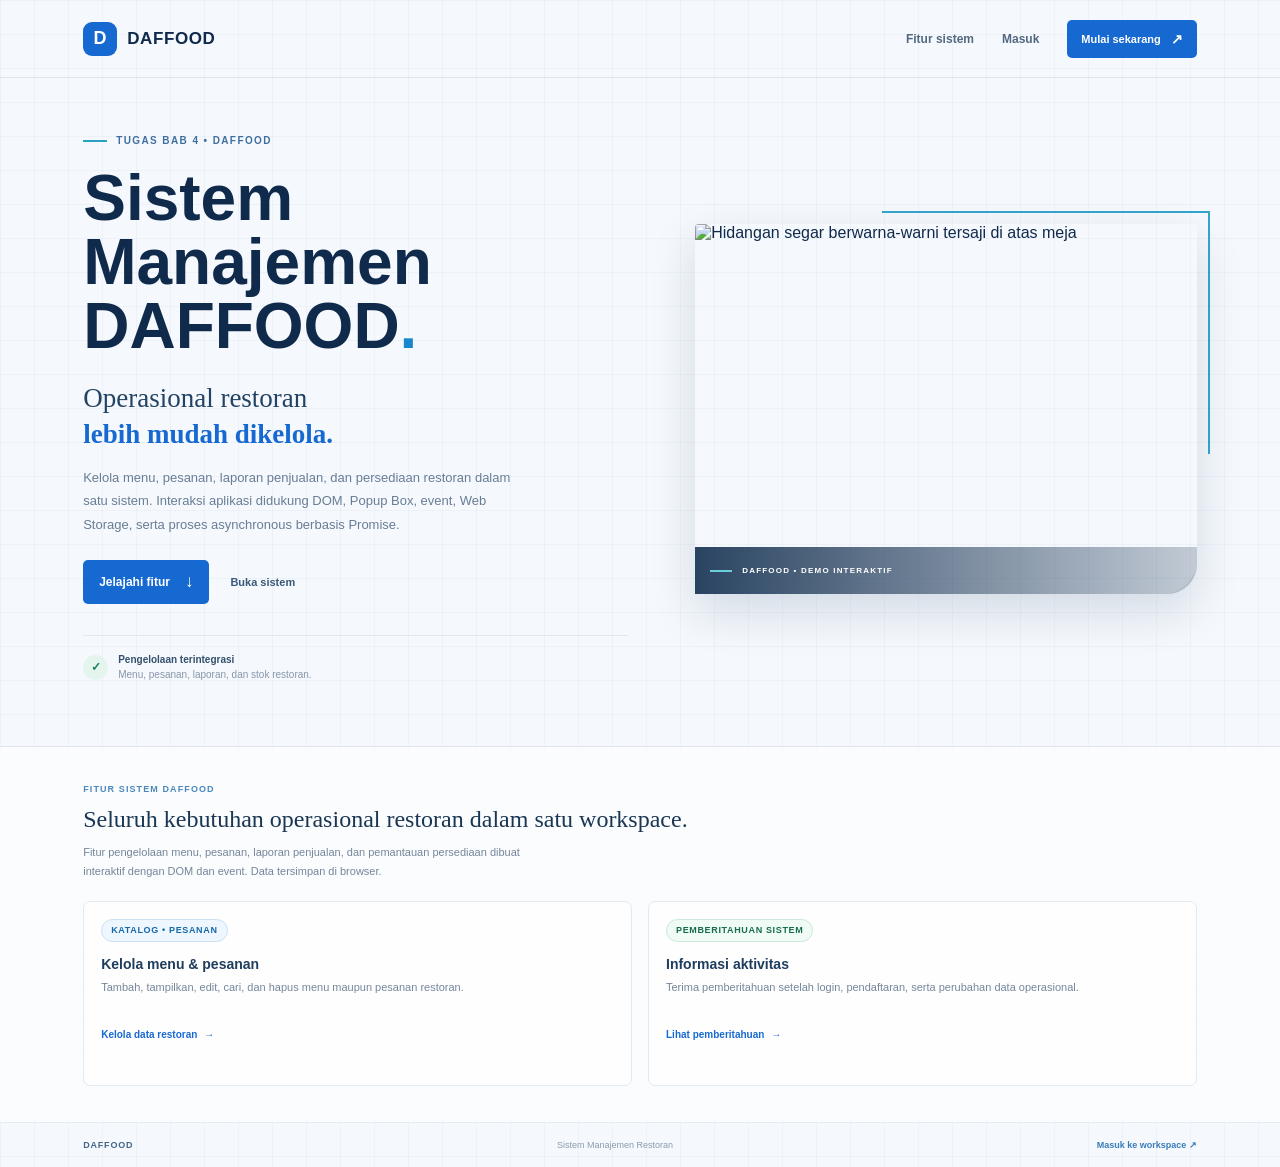
==== commit c6462de9: "Menambahkan Web Storage, Event Handling, DOM, dan Popup" ====
--- a/index.html
+++ b/index.html
@@ -3,14 +3,14 @@
 <head>
     <meta charset="UTF-8">
     <meta name="viewport" content="width=device-width, initial-scale=1.0">
-    <title>DAFFOOD - Demo DOM & Toast</title>
+    <title>TUGAS BAB 4 - Sistem Manajemen DAFFOOD</title>
     <link rel="stylesheet" href="css/style.css">
 </head>
 <body class="home-page">
     <header class="home-header">
         <a class="home-brand" href="index.html" aria-label="DAFFOOD beranda"><span class="home-brand-mark">D</span>DAFFOOD</a>
         <nav class="home-nav" aria-label="Navigasi utama">
-            <a class="home-nav-link" href="#fitur">Demo fitur</a>
+            <a class="home-nav-link" href="#fitur">Fitur sistem</a>
             <a class="home-login" href="login.html">Masuk</a>
             <a class="home-register" href="register.html">Mulai sekarang <span aria-hidden="true">↗</span></a>
         </nav>
@@ -19,15 +19,15 @@
     <main>
         <section class="home-hero demo-home-hero" id="solusi">
             <div class="home-hero-copy">
-                <p class="home-kicker"><span></span> LATIHAN JAVASCRIPT DASAR</p>
-                <h1>DOM &amp;<br>Toast<span>.</span></h1>
-                <p class="home-subtitle">DOM di dashboard,<br><strong>Toast di setiap alur penting.</strong></p>
-                <p class="home-description">Coba manipulasi DOM langsung di dashboard, lalu lihat contoh Toast/Snackbar pada halaman terpisah. Semua dibuat dengan JavaScript tanpa framework.</p>
+                <p class="home-kicker"><span></span> TUGAS BAB 4 • DAFFOOD</p>
+                <h1>Sistem Manajemen<br>DAFFOOD<span>.</span></h1>
+                <p class="home-subtitle">Operasional restoran<br><strong>lebih mudah dikelola.</strong></p>
+                <p class="home-description">Kelola menu, pesanan, laporan penjualan, dan persediaan restoran dalam satu sistem. Interaksi aplikasi didukung DOM, Popup Box, event, Web Storage, serta proses asynchronous berbasis Promise.</p>
                 <div class="home-actions">
-                    <a href="#fitur" class="home-cta">Lihat halaman demo <span aria-hidden="true">↓</span></a>
-                    <a href="dashboard.html" class="home-secondary">Buka dashboard</a>
+                    <a href="#fitur" class="home-cta">Jelajahi fitur <span aria-hidden="true">↓</span></a>
+                    <a href="dashboard.html" class="home-secondary">Buka sistem</a>
                 </div>
-                <div class="home-proof"><div class="proof-mark" aria-hidden="true">✓</div><p><strong>JavaScript tanpa framework</strong><span>Fitur DOM tersedia langsung di dashboard.</span></p></div>
+                <div class="home-proof"><div class="proof-mark" aria-hidden="true">✓</div><p><strong>Pengelolaan terintegrasi</strong><span>Menu, pesanan, laporan, dan stok restoran.</span></p></div>
             </div>
             <div class="home-hero-visual demo-hero-visual">
                 <img src="https://images.unsplash.com/photo-1546069901-ba9599a7e63c?auto=format&amp;fit=crop&amp;w=1300&amp;q=85" alt="Hidangan segar berwarna-warni tersaji di atas meja" fetchpriority="high">
@@ -35,28 +35,30 @@
             </div>
         </section>
 
-        <section class="home-benefits demo-directory" id="fitur" aria-label="Daftar halaman fitur">
+        <!-- TUGAS BAB 4 - Fitur Sistem Manajemen DAFFOOD menggunakan DOM, event, dan Web Storage. -->
+        <section class="home-benefits demo-directory" id="fitur" aria-label="Fitur Sistem Manajemen DAFFOOD">
             <div class="benefit-intro">
-                <span class="benefit-index">FITUR INTERAKTIF</span>
-                <h2>DOM dan Toast/Snackbar, terhubung ke alur aplikasi.</h2>
-                <p class="directory-copy">Manipulasi DOM mengelola data di dashboard, sedangkan Toast memberi umpan balik saat login, registrasi, dan CRUD.</p>
+                <span class="benefit-index">FITUR SISTEM DAFFOOD</span>
+                <h2>Seluruh kebutuhan operasional restoran dalam satu workspace.</h2>
+                <p class="directory-copy">Fitur pengelolaan menu, pesanan, laporan penjualan, dan pemantauan persediaan dibuat interaktif dengan DOM dan event. Data tersimpan di browser.</p>
             </div>
             <div class="demo-card-grid">
                 <article class="demo-card">
-                    <span class="feature-label dom-label">DOM • DASHBOARD</span>
+                    <span class="feature-label dom-label">KATALOG • PESANAN</span>
                     <h3>Kelola menu &amp; pesanan</h3>
-                    <p>Tambah, tampilkan, edit, cari, dan hapus data dengan manipulasi DOM.</p>
-                    <a href="dashboard.html#menu">Buka fitur DOM di dashboard <span aria-hidden="true">→</span></a>
+                    <p>Tambah, tampilkan, edit, cari, dan hapus menu maupun pesanan restoran.</p>
+                    <a href="dashboard.html#menu">Kelola data restoran <span aria-hidden="true">→</span></a>
                 </article>
                 <article class="demo-card">
-                    <span class="feature-label toast-label">TOAST / SNACKBAR</span>
-                    <h3>Notifikasi singkat</h3>
-                    <p>Toast tersedia saat login, registrasi, CRUD dashboard, dan pada halaman demo.</p>
-                    <a href="toast.html">Buka demo Toast <span aria-hidden="true">→</span></a>
+                    <span class="feature-label toast-label">PEMBERITAHUAN SISTEM</span>
+                    <h3>Informasi aktivitas</h3>
+                    <p>Terima pemberitahuan setelah login, pendaftaran, serta perubahan data operasional.</p>
+                    <a href="toast.html">Lihat pemberitahuan <span aria-hidden="true">→</span></a>
                 </article>
             </div>
         </section>
     </main>
-    <footer class="home-footer"><span>DAFFOOD</span><span>Manajemen restoran, lebih tertata.</span><a href="login.html">Masuk ke workspace ↗</a></footer>
+    <footer class="home-footer"><span>DAFFOOD</span><span>Sistem Manajemen Restoran</span><a href="login.html">Masuk ke workspace ↗</a></footer>
+    <script src="js/common.js"></script>
 </body>
 </html>
